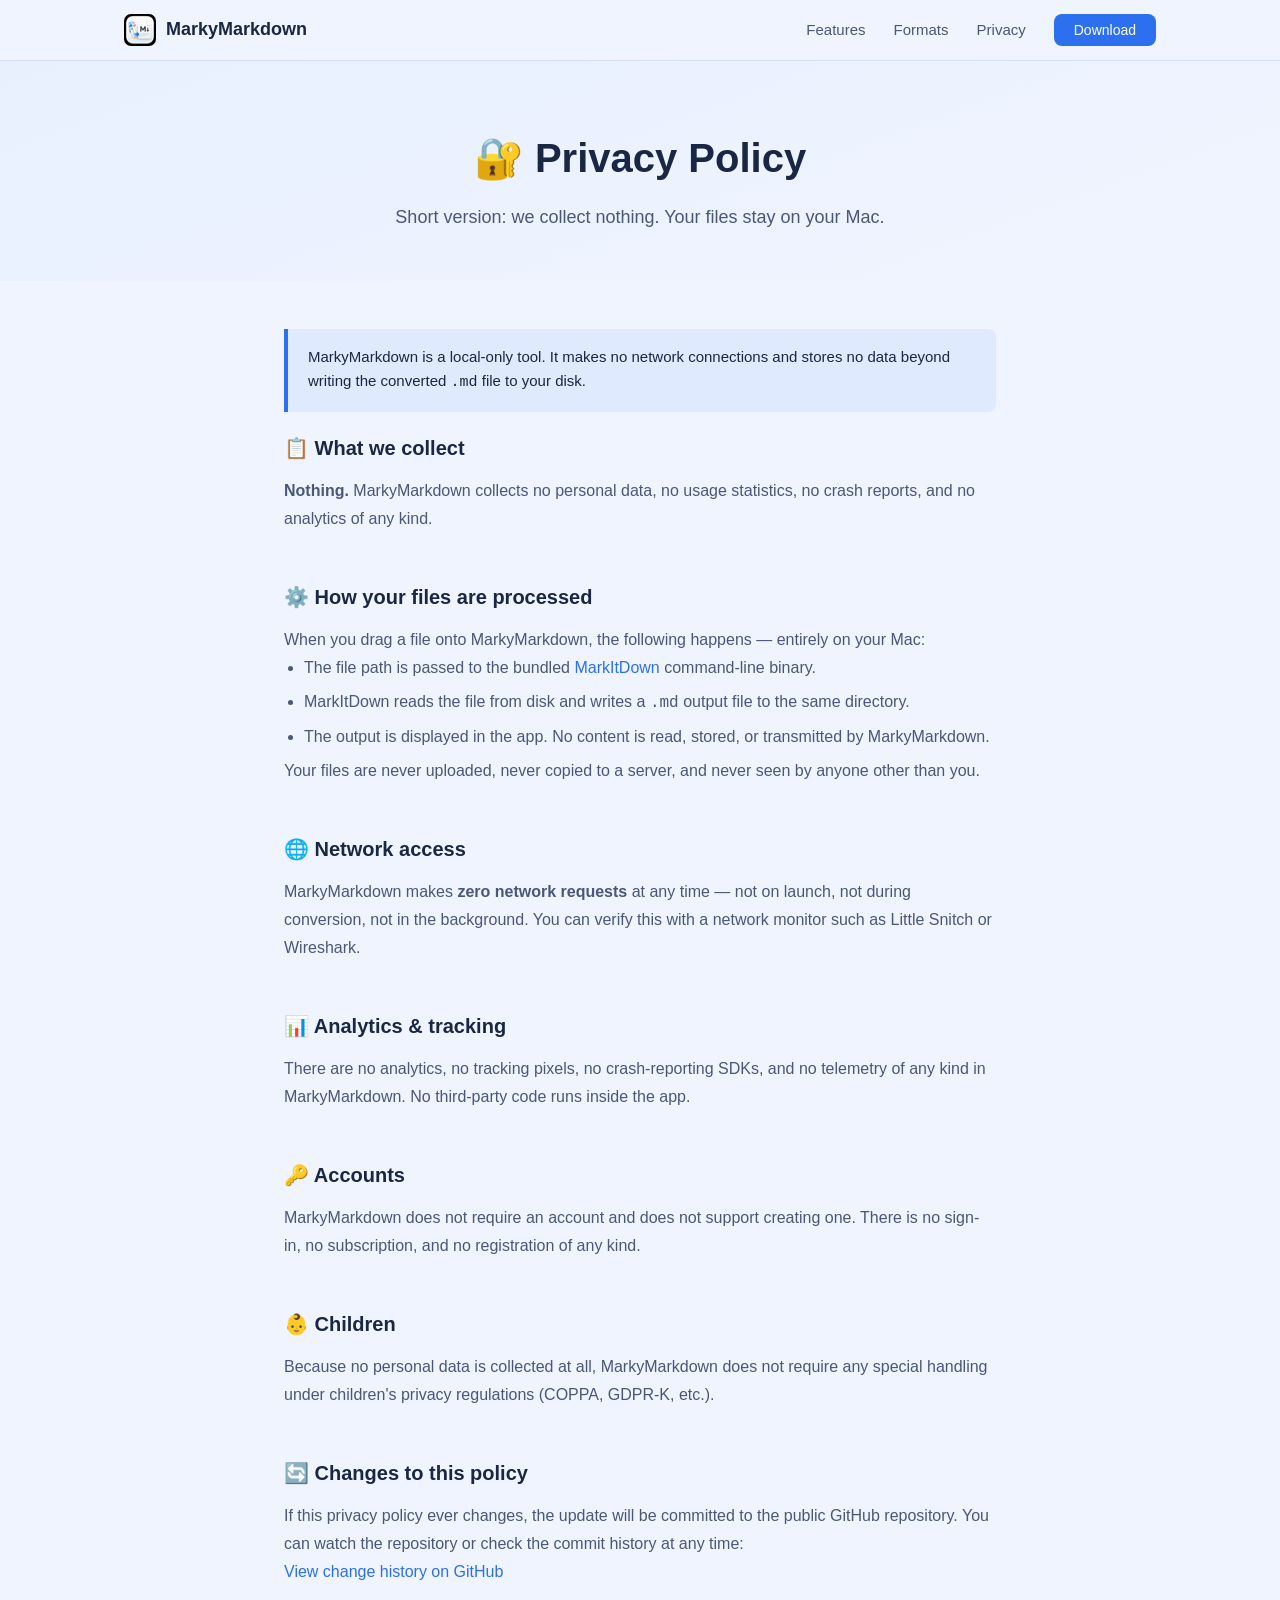
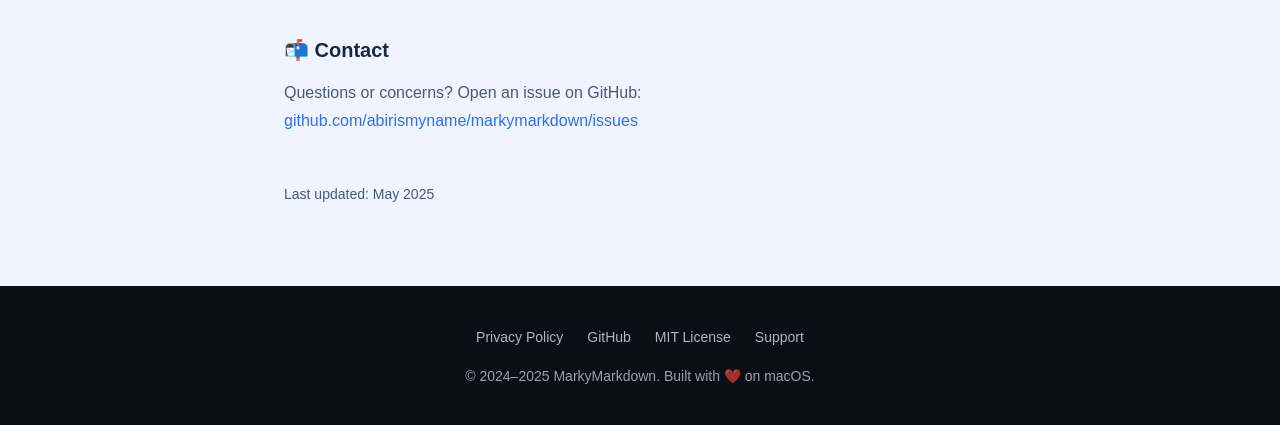
==== docs/privacy.html @ ebdedcf7 "feat: add promotional website to docs/ (index, privacy, CSS, assets) Agent-Logs-Url: https://github." ====
<!DOCTYPE html>
<html lang="en">
<head>
  <meta charset="UTF-8" />
  <meta name="viewport" content="width=device-width, initial-scale=1.0" />
  <title>Privacy Policy — MarkyMarkdown</title>
  <meta name="description" content="MarkyMarkdown collects no data. Files are processed entirely on your Mac and are never transmitted anywhere." />

  <!-- Favicon -->
  <link rel="icon" type="image/png" sizes="32x32" href="assets/icon-32.png" />

  <!-- Open Graph -->
  <meta property="og:title"       content="Privacy Policy — MarkyMarkdown" />
  <meta property="og:description" content="MarkyMarkdown collects no data. 100% local. Zero telemetry." />
  <meta property="og:image"       content="assets/hero.PNG" />
  <meta property="og:type"        content="website" />

  <link rel="stylesheet" href="css/style.css" />
</head>
<body>

<!-- ── Nav ──────────────────────────────────────────────────── -->
<nav>
  <div class="container nav-inner">
    <a class="nav-logo" href="index.html">
      <img src="assets/icon-32.png" alt="MarkyMarkdown icon" />
      MarkyMarkdown
    </a>
    <ul class="nav-links">
      <li><a href="index.html#features">Features</a></li>
      <li><a href="index.html#formats">Formats</a></li>
      <li><a href="privacy.html">Privacy</a></li>
      <li><a class="btn-nav" href="https://github.com/abirismyname/markymarkdown/releases/latest">Download</a></li>
    </ul>
  </div>
</nav>

<!-- ── Privacy Hero ──────────────────────────────────────────── -->
<div class="privacy-hero">
  <div class="container">
    <h1>🔐 Privacy Policy</h1>
    <p class="subtitle">Short version: we collect nothing. Your files stay on your Mac.</p>
  </div>
</div>

<!-- ── Privacy Content ───────────────────────────────────────── -->
<div class="privacy-content">

  <div class="callout">
    MarkyMarkdown is a local-only tool. It makes no network connections and stores no data beyond writing the converted <code>.md</code> file to your disk.
  </div>

  <div class="privacy-section">
    <h2>📋 What we collect</h2>
    <p><strong>Nothing.</strong> MarkyMarkdown collects no personal data, no usage statistics, no crash reports, and no analytics of any kind.</p>
  </div>

  <div class="privacy-section">
    <h2>⚙️ How your files are processed</h2>
    <p>When you drag a file onto MarkyMarkdown, the following happens — entirely on your Mac:</p>
    <ul>
      <li>The file path is passed to the bundled <a href="https://github.com/microsoft/markitdown">MarkItDown</a> command-line binary.</li>
      <li>MarkItDown reads the file from disk and writes a <code>.md</code> output file to the same directory.</li>
      <li>The output is displayed in the app. No content is read, stored, or transmitted by MarkyMarkdown.</li>
    </ul>
    <p>Your files are never uploaded, never copied to a server, and never seen by anyone other than you.</p>
  </div>

  <div class="privacy-section">
    <h2>🌐 Network access</h2>
    <p>MarkyMarkdown makes <strong>zero network requests</strong> at any time — not on launch, not during conversion, not in the background. You can verify this with a network monitor such as Little Snitch or Wireshark.</p>
  </div>

  <div class="privacy-section">
    <h2>📊 Analytics &amp; tracking</h2>
    <p>There are no analytics, no tracking pixels, no crash-reporting SDKs, and no telemetry of any kind in MarkyMarkdown. No third-party code runs inside the app.</p>
  </div>

  <div class="privacy-section">
    <h2>🔑 Accounts</h2>
    <p>MarkyMarkdown does not require an account and does not support creating one. There is no sign-in, no subscription, and no registration of any kind.</p>
  </div>

  <div class="privacy-section">
    <h2>👶 Children</h2>
    <p>Because no personal data is collected at all, MarkyMarkdown does not require any special handling under children's privacy regulations (COPPA, GDPR-K, etc.).</p>
  </div>

  <div class="privacy-section">
    <h2>🔄 Changes to this policy</h2>
    <p>If this privacy policy ever changes, the update will be committed to the public GitHub repository. You can watch the repository or check the commit history at any time:</p>
    <p><a href="https://github.com/abirismyname/markymarkdown/commits/main/docs/privacy.html">View change history on GitHub</a></p>
  </div>

  <div class="privacy-section">
    <h2>📬 Contact</h2>
    <p>Questions or concerns? Open an issue on GitHub:</p>
    <p><a href="https://github.com/abirismyname/markymarkdown/issues">github.com/abirismyname/markymarkdown/issues</a></p>
  </div>

  <p style="font-size:14px;color:var(--muted);margin-top:48px;">Last updated: May 2025</p>

</div>

<!-- ── Footer ─────────────────────────────────────────────────── -->
<footer>
  <div class="container">
    <div class="footer-links">
      <a href="privacy.html">Privacy Policy</a>
      <a href="https://github.com/abirismyname/markymarkdown">GitHub</a>
      <a href="https://github.com/abirismyname/markymarkdown/blob/main/LICENSE">MIT License</a>
      <a href="https://github.com/abirismyname/markymarkdown/issues">Support</a>
    </div>
    <p>© 2024–2025 MarkyMarkdown. Built with ❤️ on macOS.</p>
  </div>
</footer>

</body>
</html>
---- docs/css/style.css ----
/* ============================================================
   MarkyMarkdown — Promotional Site Styles
   No external dependencies. GitHub Pages compatible.
   ============================================================ */

/* ── Reset & base ─────────────────────────────────────────── */
*, *::before, *::after { box-sizing: border-box; margin: 0; padding: 0; }

:root {
  --bg:        #f0f4ff;
  --bg-alt:    #e8f0fe;
  --dark:      #0a0e15;
  --navy:      #1a2744;
  --accent:    #2c6fef;
  --accent-h:  #1a56d6;
  --muted:     #4a5778;
  --border:    rgba(44, 111, 239, 0.15);
  --radius:    12px;
  --font:      -apple-system, BlinkMacSystemFont, "SF Pro Display", "Segoe UI", Helvetica, Arial, sans-serif;
  --shadow:    0 4px 24px rgba(26, 39, 68, 0.10);
  --shadow-lg: 0 12px 48px rgba(26, 39, 68, 0.16);
}

html { scroll-behavior: smooth; }

body {
  font-family: var(--font);
  background: var(--bg);
  color: var(--navy);
  line-height: 1.65;
  font-size: 17px;
  -webkit-font-smoothing: antialiased;
}

a { color: var(--accent); text-decoration: none; }
a:hover { text-decoration: underline; }
img { display: block; max-width: 100%; height: auto; }

/* ── Layout helpers ────────────────────────────────────────── */
.container {
  width: 100%;
  max-width: 1080px;
  margin-inline: auto;
  padding-inline: 24px;
}

section { padding-block: 80px; }

/* ── Nav ───────────────────────────────────────────────────── */
nav {
  position: sticky;
  top: 0;
  z-index: 100;
  background: rgba(240, 244, 255, 0.88);
  backdrop-filter: saturate(160%) blur(16px);
  -webkit-backdrop-filter: saturate(160%) blur(16px);
  border-bottom: 1px solid var(--border);
}

.nav-inner {
  display: flex;
  align-items: center;
  justify-content: space-between;
  padding-block: 14px;
}

.nav-logo {
  display: flex;
  align-items: center;
  gap: 10px;
  font-weight: 700;
  font-size: 18px;
  color: var(--navy);
  text-decoration: none;
}

.nav-logo img {
  width: 32px;
  height: 32px;
  border-radius: 7px;
}

.nav-links {
  display: flex;
  align-items: center;
  gap: 28px;
  list-style: none;
}

.nav-links a {
  color: var(--muted);
  font-size: 15px;
  font-weight: 500;
  transition: color 0.15s;
}

.nav-links a:hover { color: var(--accent); text-decoration: none; }

.nav-links .btn-nav {
  background: var(--accent);
  color: #fff;
  padding: 8px 20px;
  border-radius: 8px;
  font-size: 14px;
  transition: background 0.15s;
}

.nav-links .btn-nav:hover { background: var(--accent-h); text-decoration: none; }

/* ── Buttons ───────────────────────────────────────────────── */
.btn {
  display: inline-flex;
  align-items: center;
  gap: 8px;
  padding: 14px 32px;
  border-radius: 10px;
  font-size: 17px;
  font-weight: 600;
  cursor: pointer;
  transition: background 0.15s, box-shadow 0.15s;
  text-decoration: none;
}

.btn-primary {
  background: var(--accent);
  color: #fff;
  box-shadow: 0 2px 12px rgba(44, 111, 239, 0.35);
}

.btn-primary:hover {
  background: var(--accent-h);
  box-shadow: 0 4px 20px rgba(44, 111, 239, 0.45);
  text-decoration: none;
}

/* ── Hero ──────────────────────────────────────────────────── */
#hero {
  padding-block: 64px 80px;
  text-align: center;
  background: linear-gradient(160deg, var(--bg-alt) 0%, var(--bg) 100%);
}

.hero-image-wrap {
  margin-inline: auto;
  max-width: 860px;
  border-radius: 20px;
  overflow: hidden;
  box-shadow: var(--shadow-lg);
  margin-bottom: 40px;
}

.hero-image-wrap img { width: 100%; }

.hero-cta {
  display: flex;
  flex-direction: column;
  align-items: center;
  gap: 16px;
}

.trust-badge {
  font-size: 14px;
  color: var(--muted);
  background: rgba(44, 111, 239, 0.08);
  border: 1px solid var(--border);
  border-radius: 100px;
  padding: 6px 16px;
  display: inline-block;
}

/* ── Privacy banner ────────────────────────────────────────── */
#privacy-banner {
  background: var(--dark);
  color: #e8efff;
  padding-block: 64px;
  text-align: center;
}

.privacy-banner-headline {
  font-size: clamp(22px, 3vw, 32px);
  font-weight: 700;
  margin-bottom: 32px;
}

.privacy-banner-padlock {
  font-size: 40px;
  margin-bottom: 12px;
}

.privacy-pillars {
  display: flex;
  gap: 32px;
  justify-content: center;
  flex-wrap: wrap;
}

.pillar {
  display: flex;
  flex-direction: column;
  align-items: center;
  gap: 6px;
  min-width: 160px;
}

.pillar-icon { font-size: 28px; }

.pillar-text {
  font-size: 14px;
  color: rgba(232, 239, 255, 0.75);
  font-weight: 500;
}

/* ── Screenshot ────────────────────────────────────────────── */
#screenshot {
  text-align: center;
  background: var(--bg);
}

.screenshot-wrap {
  margin-inline: auto;
  max-width: 640px;
  border-radius: var(--radius);
  overflow: hidden;
  box-shadow: var(--shadow-lg);
  margin-bottom: 20px;
}

.screenshot-caption {
  font-size: 15px;
  color: var(--muted);
}

/* ── How it works ──────────────────────────────────────────── */
#how-it-works {
  background: var(--bg-alt);
  text-align: center;
}

.section-title {
  font-size: clamp(22px, 3vw, 30px);
  font-weight: 700;
  margin-bottom: 48px;
  color: var(--navy);
}

.steps {
  display: flex;
  gap: 24px;
  justify-content: center;
  flex-wrap: wrap;
}

.step {
  flex: 1 1 220px;
  max-width: 300px;
  background: #fff;
  border-radius: var(--radius);
  padding: 32px 24px;
  box-shadow: var(--shadow);
  position: relative;
}

.step-number {
  display: inline-flex;
  align-items: center;
  justify-content: center;
  width: 36px;
  height: 36px;
  border-radius: 50%;
  background: var(--accent);
  color: #fff;
  font-size: 15px;
  font-weight: 700;
  margin-bottom: 14px;
}

.step-icon { font-size: 32px; margin-bottom: 10px; }

.step h3 { font-size: 16px; font-weight: 700; margin-bottom: 6px; }

.step p { font-size: 14px; color: var(--muted); }

.step-arrow {
  display: none;
}

/* ── Features ──────────────────────────────────────────────── */
#features { background: var(--bg); }

.features-grid {
  display: grid;
  grid-template-columns: repeat(auto-fit, minmax(280px, 1fr));
  gap: 20px;
}

.feature-card {
  background: #fff;
  border: 1px solid var(--border);
  border-radius: var(--radius);
  padding: 28px 24px;
  box-shadow: var(--shadow);
}

.feature-icon { font-size: 32px; margin-bottom: 12px; }

.feature-card h3 { font-size: 17px; font-weight: 700; margin-bottom: 8px; }

.feature-card p { font-size: 15px; color: var(--muted); }

/* ── Formats ───────────────────────────────────────────────── */
#formats {
  background: var(--bg-alt);
  text-align: center;
}

.format-badges {
  display: flex;
  gap: 12px;
  justify-content: center;
  flex-wrap: wrap;
}

.format-badge {
  background: #fff;
  border: 1px solid var(--border);
  border-radius: 8px;
  padding: 10px 20px;
  font-size: 15px;
  font-weight: 600;
  color: var(--navy);
  box-shadow: var(--shadow);
}

/* ── Download CTA ──────────────────────────────────────────── */
#download {
  background: linear-gradient(160deg, var(--accent) 0%, #1a56d6 100%);
  text-align: center;
  color: #fff;
}

#download .section-title { color: #fff; margin-bottom: 12px; }

.download-sub {
  font-size: 17px;
  color: rgba(255,255,255,0.82);
  margin-bottom: 36px;
}

#download .btn-primary {
  background: #fff;
  color: var(--accent);
  box-shadow: 0 4px 20px rgba(0,0,0,0.15);
}

#download .btn-primary:hover {
  background: #f0f4ff;
}

.os-badge {
  margin-top: 16px;
  font-size: 14px;
  color: rgba(255,255,255,0.65);
}

/* ── Footer ────────────────────────────────────────────────── */
footer {
  background: var(--dark);
  color: rgba(232,239,255,0.65);
  padding-block: 40px;
  text-align: center;
  font-size: 14px;
}

.footer-links {
  display: flex;
  gap: 24px;
  justify-content: center;
  flex-wrap: wrap;
  margin-bottom: 16px;
}

.footer-links a {
  color: rgba(232,239,255,0.75);
  transition: color 0.15s;
}

.footer-links a:hover { color: #fff; text-decoration: none; }

/* ── Privacy page ──────────────────────────────────────────── */
.privacy-hero {
  padding-block: 64px 48px;
  background: linear-gradient(160deg, var(--bg-alt) 0%, var(--bg) 100%);
  text-align: center;
}

.privacy-hero h1 {
  font-size: clamp(26px, 4vw, 40px);
  font-weight: 800;
  margin-bottom: 12px;
}

.privacy-hero .subtitle {
  font-size: 18px;
  color: var(--muted);
}

.privacy-content {
  max-width: 760px;
  margin-inline: auto;
  padding-block: 48px 80px;
  padding-inline: 24px;
}

.privacy-section {
  margin-bottom: 48px;
}

.privacy-section h2 {
  font-size: 20px;
  font-weight: 700;
  margin-bottom: 12px;
  color: var(--navy);
  display: flex;
  align-items: center;
  gap: 10px;
}

.privacy-section p, .privacy-section ul {
  font-size: 16px;
  color: var(--muted);
  line-height: 1.75;
}

.privacy-section ul {
  padding-left: 20px;
}

.privacy-section ul li { margin-bottom: 6px; }

.callout {
  background: rgba(44, 111, 239, 0.08);
  border-left: 4px solid var(--accent);
  border-radius: 0 8px 8px 0;
  padding: 16px 20px;
  margin-bottom: 20px;
  font-size: 15px;
  color: var(--navy);
  font-weight: 500;
}

/* ── Responsive ────────────────────────────────────────────── */
@media (max-width: 640px) {
  nav { position: static; }
  .nav-links { gap: 16px; }
  .nav-links .btn-nav { display: none; }
  section { padding-block: 56px; }
  .steps { flex-direction: column; align-items: center; }
  .step { max-width: 100%; }
  .hero-image-wrap { border-radius: 12px; }
}
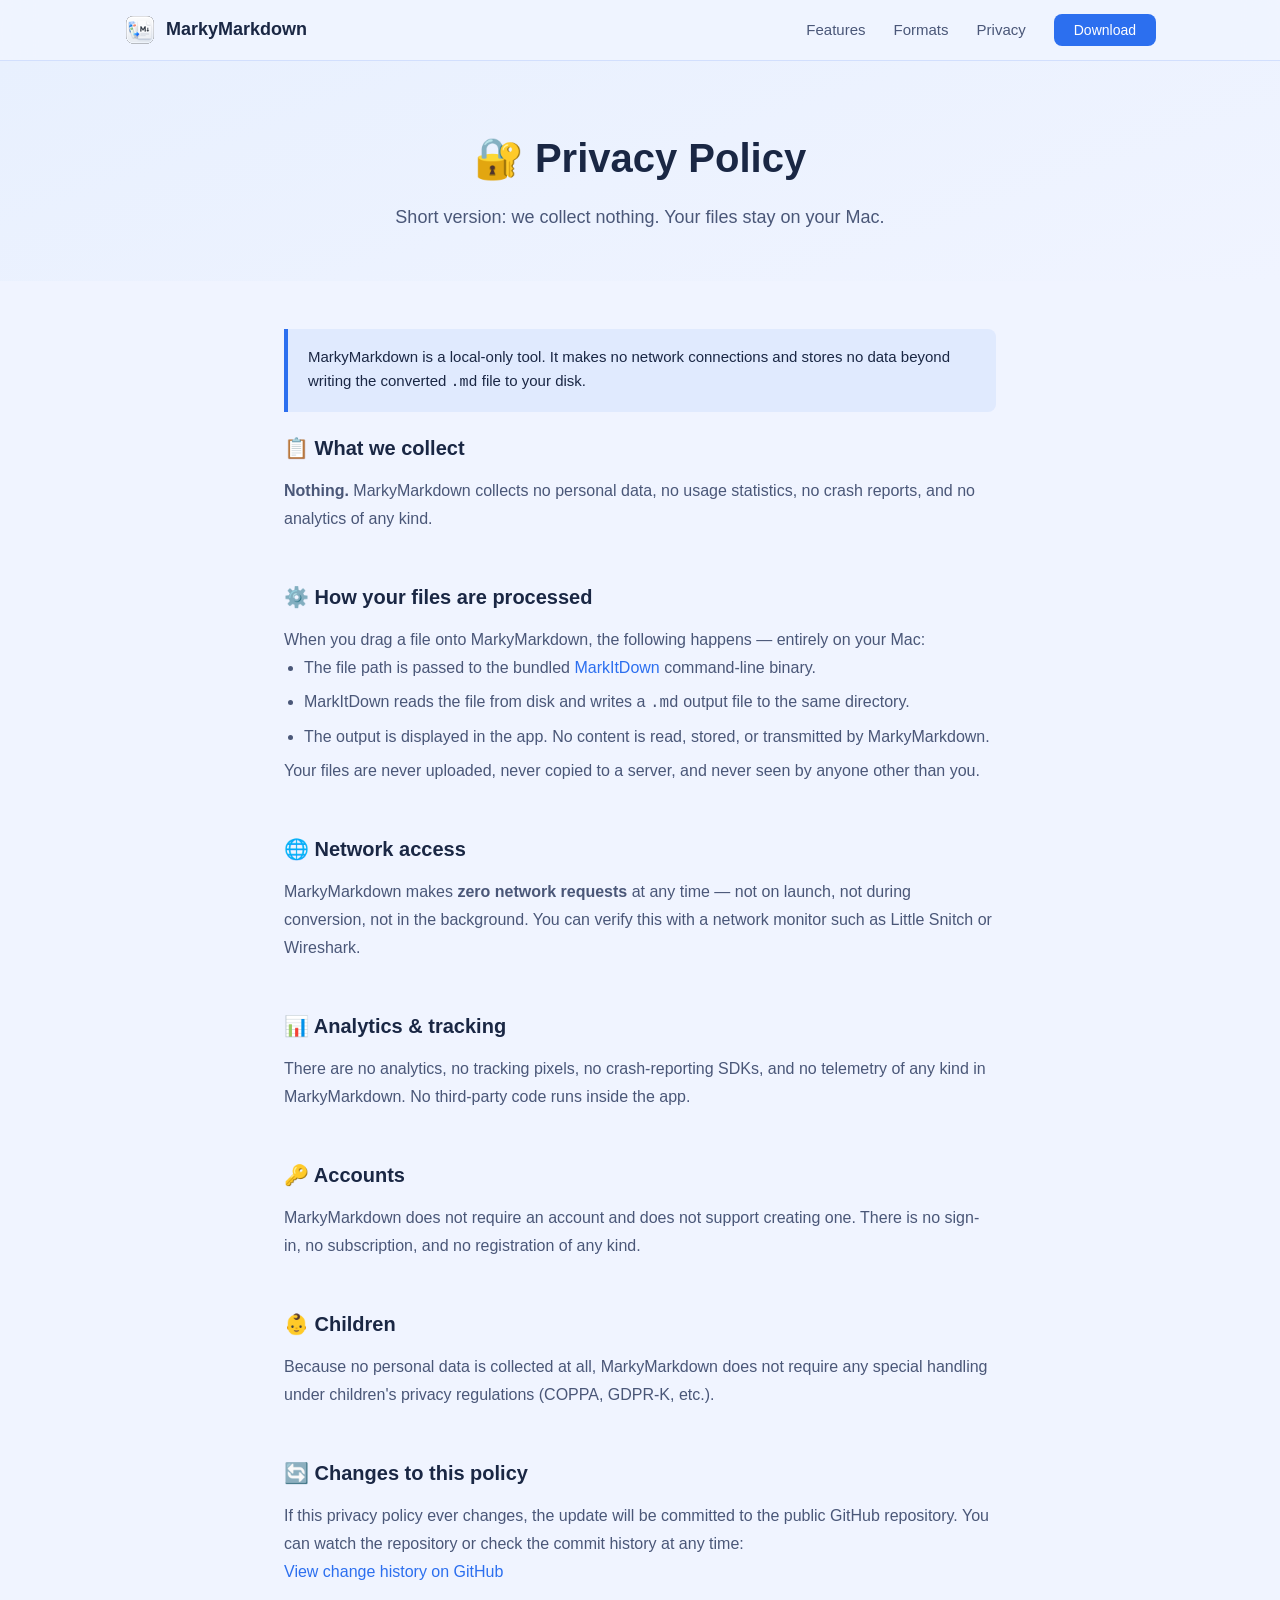
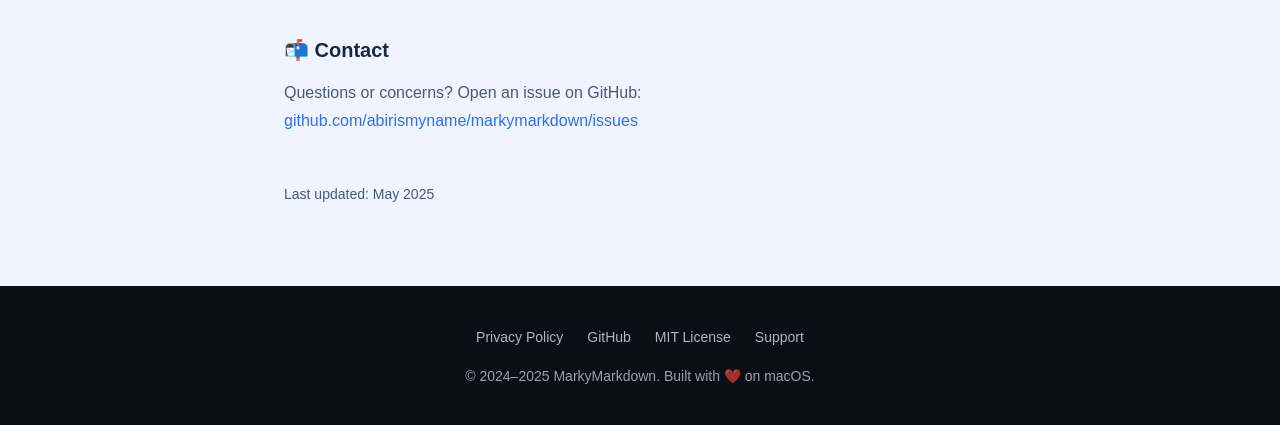
==== commit b2f9cd8b: "make website more mobile friendly Agent-Logs-Url: https://github.com/abirismyname/markymarkdown/sess" ====
--- a/docs/privacy.html
+++ b/docs/privacy.html
@@ -3,6 +3,8 @@
 <head>
   <meta charset="UTF-8" />
   <meta name="viewport" content="width=device-width, initial-scale=1.0" />
+  <meta name="theme-color" content="#f0f4ff" media="(prefers-color-scheme: light)" />
+  <meta name="theme-color" content="#0a0e15" media="(prefers-color-scheme: dark)" />
   <title>Privacy Policy — MarkyMarkdown</title>
   <meta name="description" content="MarkyMarkdown collects no data. Files are processed entirely on your Mac and are never transmitted anywhere." />
 
@@ -12,7 +14,7 @@
   <!-- Open Graph -->
   <meta property="og:title"       content="Privacy Policy — MarkyMarkdown" />
   <meta property="og:description" content="MarkyMarkdown collects no data. 100% local. Zero telemetry." />
-  <meta property="og:image"       content="assets/hero.PNG" />
+  <meta property="og:image"       content="https://abirismyname.github.io/markymarkdown/assets/hero.PNG" />
   <meta property="og:type"        content="website" />
 
   <link rel="stylesheet" href="css/style.css" />
--- a/docs/css/style.css
+++ b/docs/css/style.css
@@ -134,6 +134,14 @@
 }
 
 /* ── Hero ──────────────────────────────────────────────────── */
+.hero-tagline {
+  font-size: clamp(22px, 4vw, 36px);
+  font-weight: 800;
+  color: var(--navy);
+  margin-bottom: 32px;
+  letter-spacing: -0.5px;
+}
+
 #hero {
   padding-block: 64px 80px;
   text-align: center;
@@ -208,26 +216,6 @@
   font-size: 14px;
   color: rgba(232, 239, 255, 0.75);
   font-weight: 500;
-}
-
-/* ── Screenshot ────────────────────────────────────────────── */
-#screenshot {
-  text-align: center;
-  background: var(--bg);
-}
-
-.screenshot-wrap {
-  margin-inline: auto;
-  max-width: 640px;
-  border-radius: var(--radius);
-  overflow: hidden;
-  box-shadow: var(--shadow-lg);
-  margin-bottom: 20px;
-}
-
-.screenshot-caption {
-  font-size: 15px;
-  color: var(--muted);
 }
 
 /* ── How it works ──────────────────────────────────────────── */
@@ -448,13 +436,178 @@
   font-weight: 500;
 }
 
-/* ── Responsive ────────────────────────────────────────────── */
+/* ── App Screenshot ────────────────────────────────────────── */
+#screenshot {
+  background: var(--bg-alt);
+  text-align: center;
+}
+
+.screenshot-wrap {
+  margin-inline: auto;
+  max-width: 600px;
+  border-radius: 16px;
+  overflow: hidden;
+  box-shadow: var(--shadow-lg);
+  margin-bottom: 20px;
+}
+
+.screenshot-wrap img { width: 100%; }
+
+.screenshot-caption {
+  max-width: 600px;
+  margin-inline: auto;
+  font-size: 15px;
+  color: var(--muted);
+}
+
+/* ── What is Markdown? ─────────────────────────────────────── */
+#what-is-markdown { background: var(--bg); }
+
+.markdown-explainer {
+  display: flex;
+  gap: 48px;
+  align-items: flex-start;
+  flex-wrap: wrap;
+}
+
+.markdown-text {
+  flex: 1 1 340px;
+}
+
+.markdown-text p {
+  font-size: 16px;
+  color: var(--muted);
+  line-height: 1.75;
+  margin-bottom: 16px;
+}
+
+.markdown-text p:last-child { margin-bottom: 0; }
+
+.markdown-links {
+  flex: 0 0 280px;
+  background: #fff;
+  border: 1px solid var(--border);
+  border-radius: var(--radius);
+  padding: 28px 24px;
+  box-shadow: var(--shadow);
+}
+
+.markdown-links h3 {
+  font-size: 15px;
+  font-weight: 700;
+  color: var(--navy);
+  margin-bottom: 16px;
+  text-transform: uppercase;
+  letter-spacing: 0.5px;
+}
+
+.markdown-links ul {
+  list-style: none;
+  padding: 0;
+  display: flex;
+  flex-direction: column;
+  gap: 12px;
+}
+
+.markdown-links ul li a {
+  font-size: 14px;
+  color: var(--accent);
+  line-height: 1.5;
+}
+
+.markdown-links ul li a:hover { text-decoration: underline; }
+
+/* ── Responsive breakpoints ────────────────────────────────── */
+
+/* Tablet & small laptop */
+@media (max-width: 900px) {
+  .markdown-explainer { gap: 32px; }
+  .markdown-links { flex: 1 1 100%; }
+  .hero-image-wrap { max-width: 100%; }
+}
+
+/* Tablet portrait & large phones */
+@media (max-width: 768px) {
+  section { padding-block: 64px; }
+  #hero { padding-block: 48px 64px; }
+  #privacy-banner { padding-block: 48px; }
+  .section-title { margin-bottom: 36px; }
+
+  .nav-inner {
+    flex-wrap: wrap;
+    gap: 8px 16px;
+  }
+  .nav-links { gap: 18px; }
+  .nav-links a { font-size: 14px; }
+
+  .privacy-pillars { gap: 20px; }
+  .pillar { min-width: 130px; }
+
+  .features-grid {
+    grid-template-columns: repeat(auto-fit, minmax(240px, 1fr));
+  }
+}
+
+/* Phones */
 @media (max-width: 640px) {
+  body { font-size: 16px; }
+
+  .container { padding-inline: 18px; }
+
   nav { position: static; }
-  .nav-links { gap: 16px; }
-  .nav-links .btn-nav { display: none; }
-  section { padding-block: 56px; }
-  .steps { flex-direction: column; align-items: center; }
-  .step { max-width: 100%; }
-  .hero-image-wrap { border-radius: 12px; }
-}
+  .nav-inner { padding-block: 12px; }
+  .nav-logo { font-size: 16px; }
+  .nav-logo img { width: 28px; height: 28px; }
+  .nav-links {
+    gap: 4px 14px;
+    flex-wrap: wrap;
+    justify-content: flex-end;
+  }
+  .nav-links a {
+    /* Ensure ≥44px tap target height per iOS HIG */
+    padding: 10px 0;
+    font-size: 14px;
+  }
+  .nav-links .btn-nav {
+    padding: 10px 18px;
+    font-size: 14px;
+  }
+
+  section { padding-block: 48px; }
+  #hero { padding-block: 32px 48px; }
+  .hero-tagline { margin-bottom: 24px; }
+  .hero-image-wrap { border-radius: 12px; margin-bottom: 28px; }
+
+  .btn { padding: 14px 24px; font-size: 16px; }
+  .hero-cta .btn-primary { width: 100%; max-width: 320px; justify-content: center; }
+  #download .btn-primary { width: 100%; max-width: 320px; justify-content: center; }
+
+  .steps { flex-direction: column; align-items: stretch; gap: 16px; }
+  .step { max-width: 100%; padding: 24px 20px; }
+
+  .features-grid { grid-template-columns: 1fr; gap: 16px; }
+  .feature-card { padding: 24px 20px; }
+
+  .format-badges { gap: 8px; }
+  .format-badge { padding: 8px 14px; font-size: 14px; }
+
+  .markdown-explainer { gap: 24px; }
+  .markdown-links { padding: 22px 20px; }
+
+  .privacy-content { padding-block: 36px 56px; }
+  .privacy-section { margin-bottom: 36px; }
+  .privacy-section h2 { font-size: 18px; }
+  .privacy-section p, .privacy-section ul { font-size: 15px; }
+
+  .footer-links { gap: 12px 20px; }
+  .footer-links a { padding: 6px 0; }
+}
+
+/* Small phones (iPhone SE etc.) */
+@media (max-width: 380px) {
+  .container { padding-inline: 14px; }
+  .nav-links a { font-size: 13px; }
+  .nav-links .btn-nav { padding: 9px 14px; font-size: 13px; }
+  .privacy-pillars { flex-direction: column; gap: 16px; }
+  .pillar { min-width: 0; }
+}
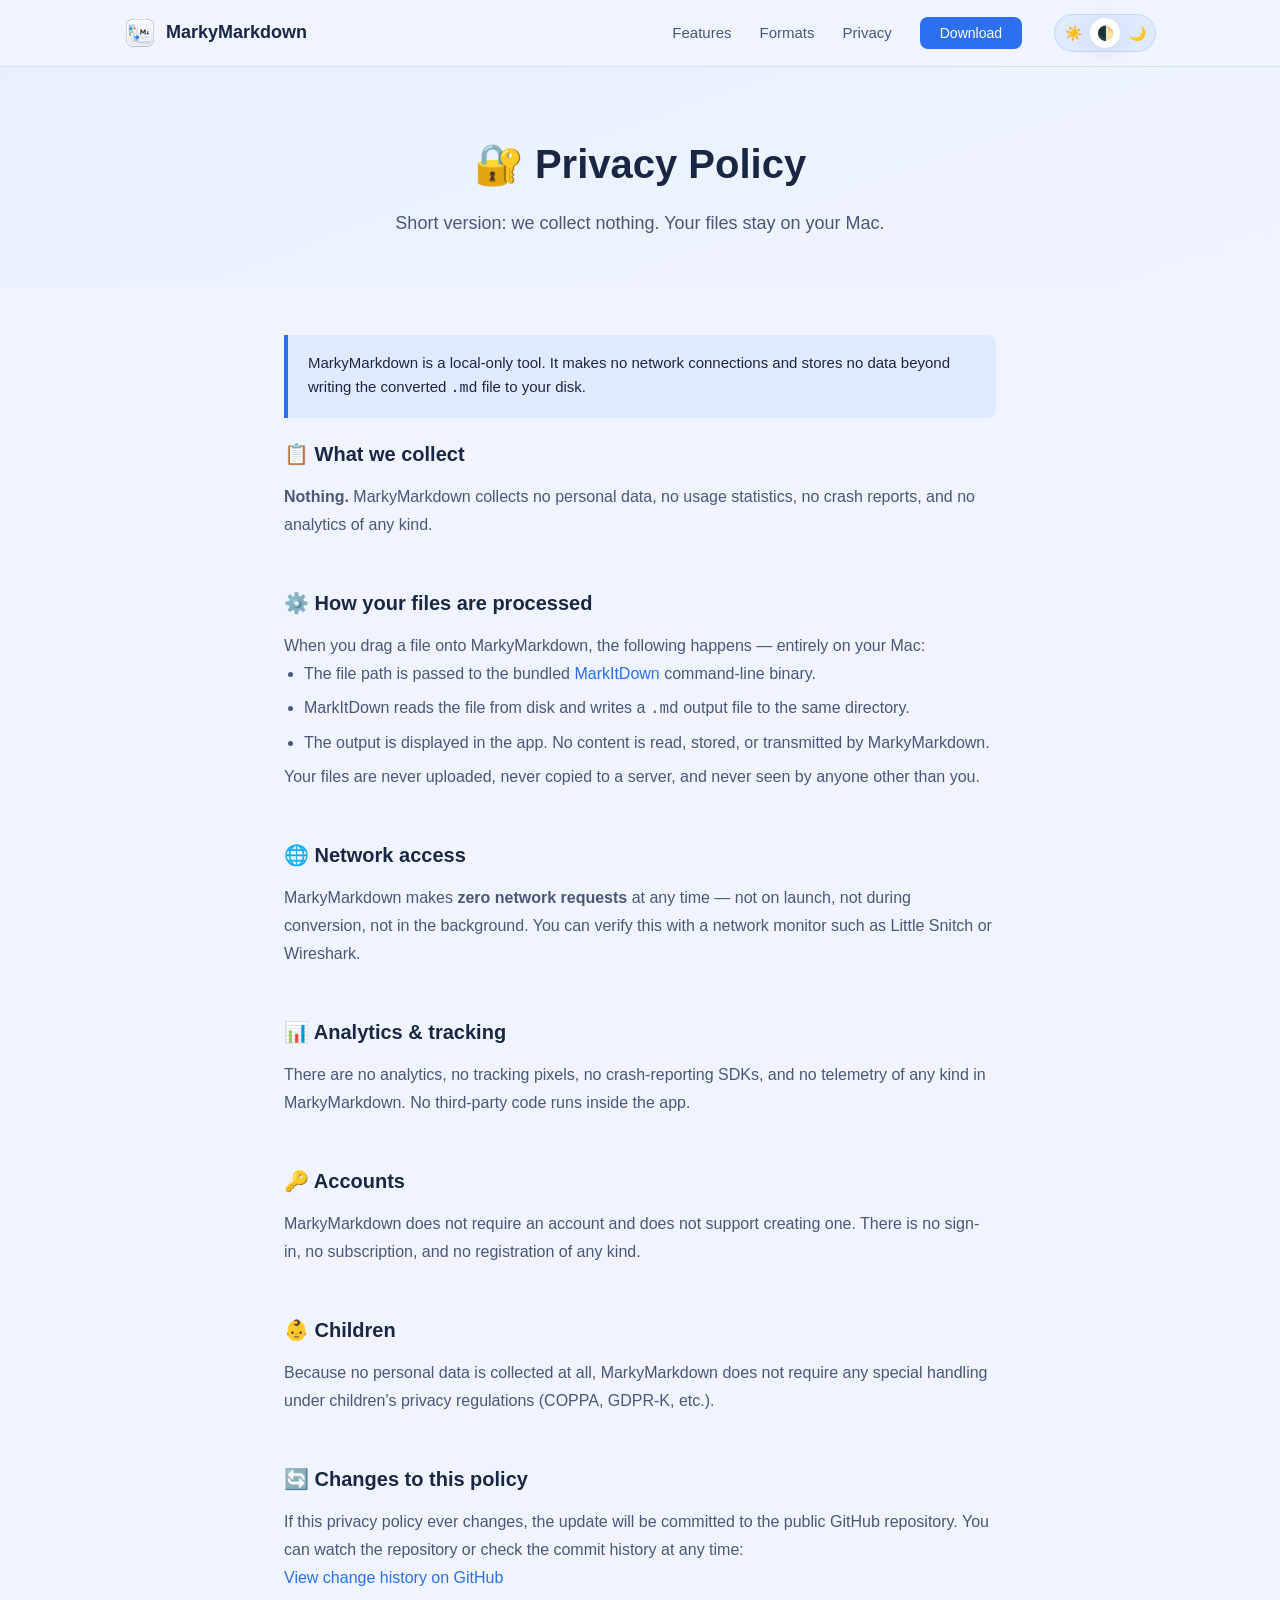
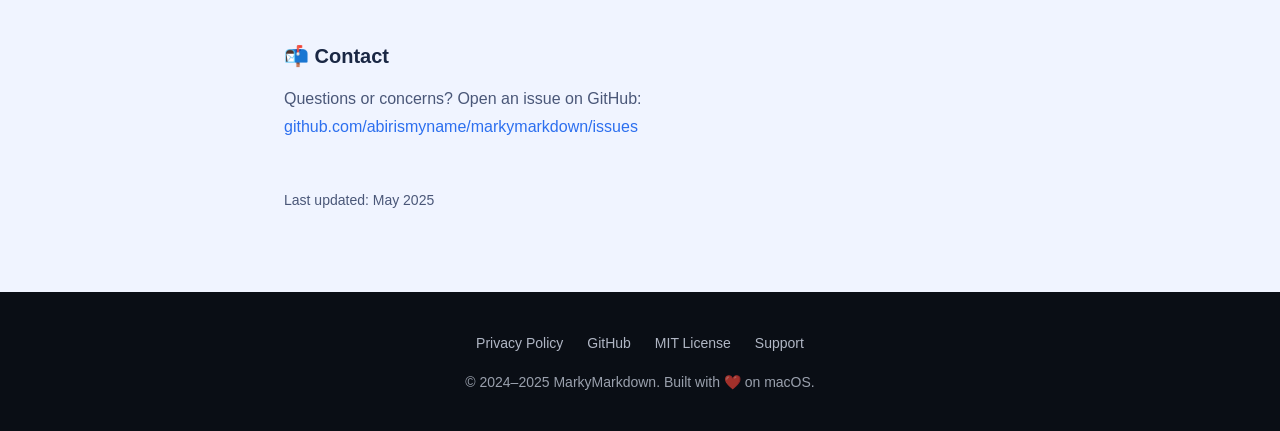
==== commit b0d9f24c: "Add light/dark theme switcher with System default to docs site Agent-Logs-Url: https://github.com/ab" ====
--- a/docs/privacy.html
+++ b/docs/privacy.html
@@ -18,6 +18,18 @@
   <meta property="og:type"        content="website" />
 
   <link rel="stylesheet" href="css/style.css" />
+
+  <!-- Pre-paint theme application (avoids flash of incorrect theme) -->
+  <script>
+    (function () {
+      try {
+        var t = localStorage.getItem('mm-theme');
+        if (t === 'light' || t === 'dark') {
+          document.documentElement.setAttribute('data-theme', t);
+        }
+      } catch (_) {}
+    })();
+  </script>
 </head>
 <body>
 
@@ -33,6 +45,13 @@
       <li><a href="index.html#formats">Formats</a></li>
       <li><a href="privacy.html">Privacy</a></li>
       <li><a class="btn-nav" href="https://github.com/abirismyname/markymarkdown/releases/latest">Download</a></li>
+      <li>
+        <div class="theme-switch" role="radiogroup" aria-label="Color theme">
+          <button type="button" data-theme-value="light" role="radio" aria-checked="false" aria-label="Light theme" title="Light">☀️</button>
+          <button type="button" data-theme-value="auto"  role="radio" aria-checked="true"  aria-label="Use system theme" title="System">🌓</button>
+          <button type="button" data-theme-value="dark"  role="radio" aria-checked="false" aria-label="Dark theme" title="Dark">🌙</button>
+        </div>
+      </li>
     </ul>
   </div>
 </nav>
@@ -117,5 +136,7 @@
   </div>
 </footer>
 
+<script src="js/theme.js"></script>
+
 </body>
 </html>
--- a/docs/css/style.css
+++ b/docs/css/style.css
@@ -15,10 +15,48 @@
   --accent-h:  #1a56d6;
   --muted:     #4a5778;
   --border:    rgba(44, 111, 239, 0.15);
+  --card-bg:   #ffffff;
+  --nav-bg:    rgba(240, 244, 255, 0.88);
+  --callout-bg: rgba(44, 111, 239, 0.08);
   --radius:    12px;
   --font:      -apple-system, BlinkMacSystemFont, "SF Pro Display", "Segoe UI", Helvetica, Arial, sans-serif;
   --shadow:    0 4px 24px rgba(26, 39, 68, 0.10);
   --shadow-lg: 0 12px 48px rgba(26, 39, 68, 0.16);
+}
+
+/* Dark theme — applied automatically with System default,
+   or explicitly when the user picks Dark via the switcher. */
+@media (prefers-color-scheme: dark) {
+  :root:not([data-theme="light"]) {
+    --bg:        #0d1320;
+    --bg-alt:    #141b2d;
+    --dark:      #05080f;
+    --navy:      #e8efff;
+    --accent:    #5b8def;
+    --accent-h:  #7aa3f5;
+    --muted:     #9aa7c7;
+    --border:    rgba(91, 141, 239, 0.22);
+    --card-bg:   #1a2236;
+    --nav-bg:    rgba(13, 19, 32, 0.85);
+    --callout-bg: rgba(91, 141, 239, 0.12);
+    --shadow:    0 4px 24px rgba(0, 0, 0, 0.35);
+    --shadow-lg: 0 12px 48px rgba(0, 0, 0, 0.5);
+  }
+}
+:root[data-theme="dark"] {
+  --bg:        #0d1320;
+  --bg-alt:    #141b2d;
+  --dark:      #05080f;
+  --navy:      #e8efff;
+  --accent:    #5b8def;
+  --accent-h:  #7aa3f5;
+  --muted:     #9aa7c7;
+  --border:    rgba(91, 141, 239, 0.22);
+  --card-bg:   #1a2236;
+  --nav-bg:    rgba(13, 19, 32, 0.85);
+  --callout-bg: rgba(91, 141, 239, 0.12);
+  --shadow:    0 4px 24px rgba(0, 0, 0, 0.35);
+  --shadow-lg: 0 12px 48px rgba(0, 0, 0, 0.5);
 }
 
 html { scroll-behavior: smooth; }
@@ -51,7 +89,7 @@
   position: sticky;
   top: 0;
   z-index: 100;
-  background: rgba(240, 244, 255, 0.88);
+  background: var(--nav-bg);
   backdrop-filter: saturate(160%) blur(16px);
   -webkit-backdrop-filter: saturate(160%) blur(16px);
   border-bottom: 1px solid var(--border);
@@ -106,6 +144,49 @@
 }
 
 .nav-links .btn-nav:hover { background: var(--accent-h); text-decoration: none; }
+
+/* ── Theme switcher (Light / System / Dark) ───────────────── */
+.theme-switch {
+  display: inline-flex;
+  align-items: center;
+  gap: 2px;
+  padding: 3px;
+  background: var(--callout-bg);
+  border: 1px solid var(--border);
+  border-radius: 999px;
+  margin-left: 4px;
+}
+
+.theme-switch button {
+  appearance: none;
+  background: transparent;
+  border: 0;
+  width: 30px;
+  height: 30px;
+  border-radius: 999px;
+  font-size: 14px;
+  line-height: 1;
+  cursor: pointer;
+  color: var(--muted);
+  display: inline-flex;
+  align-items: center;
+  justify-content: center;
+  transition: background 0.15s, color 0.15s;
+  font-family: inherit;
+}
+
+.theme-switch button:hover { color: var(--accent); }
+
+.theme-switch button[aria-checked="true"] {
+  background: var(--card-bg);
+  color: var(--accent);
+  box-shadow: var(--shadow);
+}
+
+.theme-switch button:focus-visible {
+  outline: 2px solid var(--accent);
+  outline-offset: 2px;
+}
 
 /* ── Buttons ───────────────────────────────────────────────── */
 .btn {
@@ -241,7 +322,7 @@
 .step {
   flex: 1 1 220px;
   max-width: 300px;
-  background: #fff;
+  background: var(--card-bg);
   border-radius: var(--radius);
   padding: 32px 24px;
   box-shadow: var(--shadow);
@@ -282,7 +363,7 @@
 }
 
 .feature-card {
-  background: #fff;
+  background: var(--card-bg);
   border: 1px solid var(--border);
   border-radius: var(--radius);
   padding: 28px 24px;
@@ -309,7 +390,7 @@
 }
 
 .format-badge {
-  background: #fff;
+  background: var(--card-bg);
   border: 1px solid var(--border);
   border-radius: 8px;
   padding: 10px 20px;
@@ -426,7 +507,7 @@
 .privacy-section ul li { margin-bottom: 6px; }
 
 .callout {
-  background: rgba(44, 111, 239, 0.08);
+  background: var(--callout-bg);
   border-left: 4px solid var(--accent);
   border-radius: 0 8px 8px 0;
   padding: 16px 20px;
@@ -485,7 +566,7 @@
 
 .markdown-links {
   flex: 0 0 280px;
-  background: #fff;
+  background: var(--card-bg);
   border: 1px solid var(--border);
   border-radius: var(--radius);
   padding: 28px 24px;
